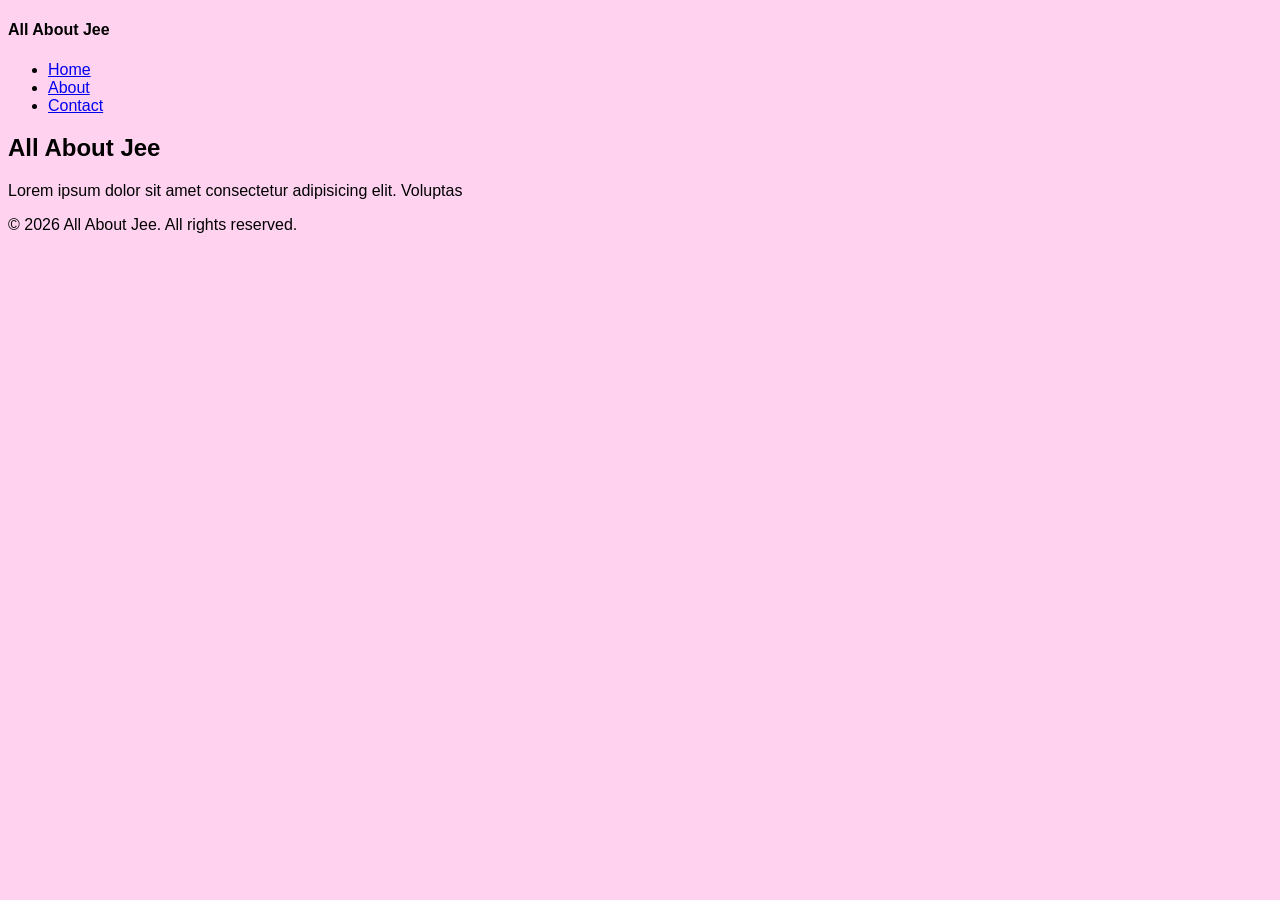
==== index.html @ 30a291b8 "Rename In A Jar.html to index.html" ====
<!DOCTYPE html>
<html lang="en">
<head>
    <title>All About Jee</title>
    <link rel="stylesheet" href="style.css">
</head>
<body>
    <!-- NAVBAR -->
    <nav>
        <div class="logo">
            <h4>All About Jee</h4>
        </div>
        <ul class="nav-links">
            <li><a href="index.html">Home</a></li>
            <li><a href="about.html">About</a></li>
            <li><a href="contact.html">Contact</a></li>
        </ul>
    <!-- NAVBAR END -->

    <!-- CONTENT -->
    <div class="content">
        <h1>All About Jee</h1>
        <p>Lorem ipsum dolor sit amet consectetur adipisicing elit. Voluptas
    <!-- CONTENT END -->

    <!-- FOOTER -->
    <footer>
        <p>&copy; 2026 All About Jee. All rights reserved.</p>
    </footer>
    <!-- FOOTER END -->

</body>
</html>
---- style.css ----
body {
    background-color: #ffd3f0;
    font-family: Arial, sans-serif;
}

div class="container" {
    width: 80%;
    margin: 0 auto;
    padding: 20px;
    background-color: #ffffff;
    border-radius: 10px;
    box-shadow: 0 0 10px rgba(0, 0, 0, 0.1);
}
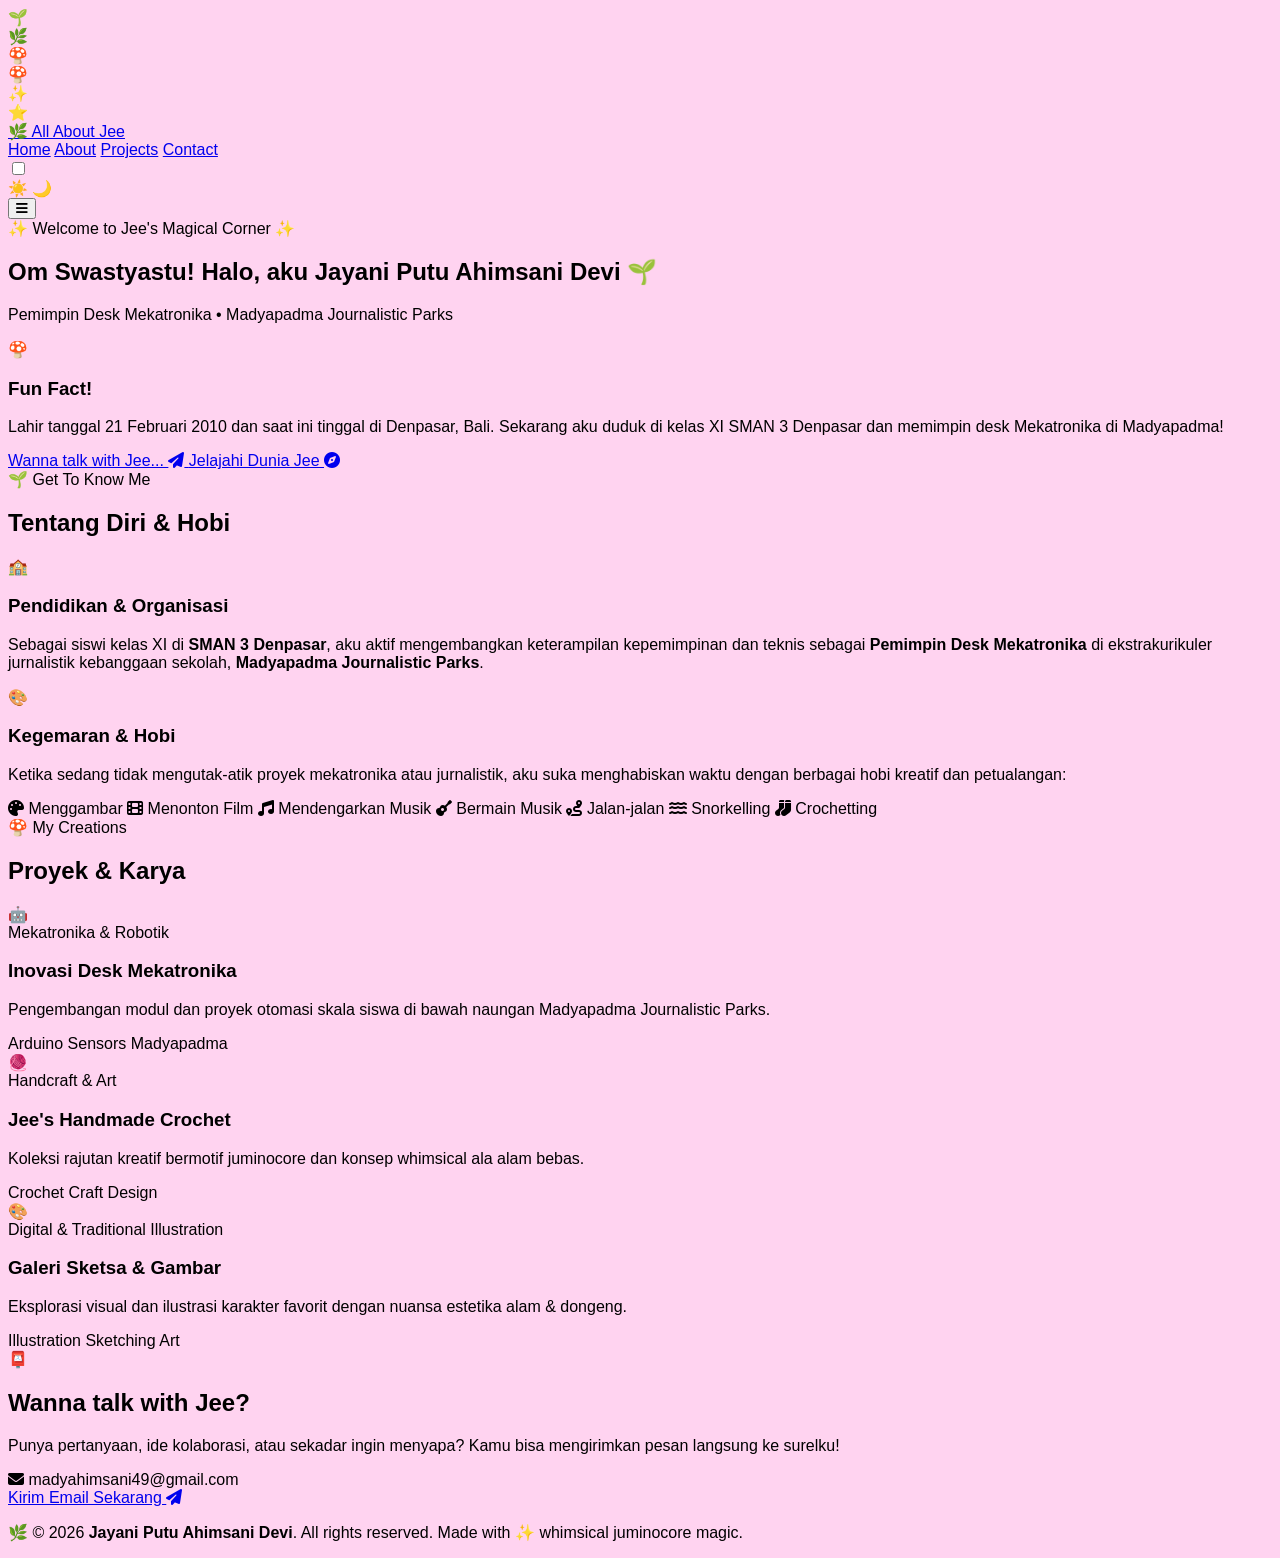
==== commit 2a214509: "Revamp index.html for portfolio layout and content Updated the HTML structure and content for the po" ====
--- a/index.html
+++ b/index.html
@@ -1,33 +1,221 @@
 <!DOCTYPE html>
-<html lang="en">
+<html lang="id" data-theme="light">
 <head>
-    <title>All About Jee</title>
-    <link rel="stylesheet" href="style.css">
+  <meta charset="UTF-8">
+  <meta name="viewport" content="width=device-width, initial-scale=1.0">
+  <title>All About Jee | Portofolio Jayani Putu Ahimsani Devi</title>
+  
+  <!-- Google Fonts: Poppins -->
+  <link rel="preconnect" href="https://fonts.googleapis.com">
+  <link rel="preconnect" href="https://fonts.gstatic.com" crossorigin>
+  <link href="https://fonts.googleapis.com/css2?family=Poppins:wght@300;400;500;600;700&display=swap" rel="stylesheet">
+  
+  <!-- Style CSS -->
+  <link rel="stylesheet" href="style.css">
+  
+  <!-- FontAwesome Icons -->
+  <link rel="stylesheet" href="https://cdnjs.cloudflare.com/ajax/libs/font-awesome/6.4.0/css/all.min.css">
 </head>
 <body>
-    <!-- NAVBAR -->
-    <nav>
-        <div class="logo">
-            <h4>All About Jee</h4>
-        </div>
-        <ul class="nav-links">
-            <li><a href="index.html">Home</a></li>
-            <li><a href="about.html">About</a></li>
-            <li><a href="contact.html">Contact</a></li>
-        </ul>
-    <!-- NAVBAR END -->
-
-    <!-- CONTENT -->
-    <div class="content">
-        <h1>All About Jee</h1>
-        <p>Lorem ipsum dolor sit amet consectetur adipisicing elit. Voluptas
-    <!-- CONTENT END -->
-
-    <!-- FOOTER -->
-    <footer>
-        <p>&copy; 2026 All About Jee. All rights reserved.</p>
-    </footer>
-    <!-- FOOTER END -->
-
+
+  <!-- Background Decorative Whimsical Elements -->
+  <div class="whimsical-bg">
+    <div class="sprout s1">🌱</div>
+    <div class="sprout s2">🌿</div>
+    <div class="mushroom m1">🍄</div>
+    <div class="mushroom m2">🍄</div>
+    <div class="star st1">✨</div>
+    <div class="star st2">⭐</div>
+  </div>
+
+  <!-- Navbar -->
+  <header class="navbar">
+    <div class="nav-container">
+      <a href="#home" class="logo">
+        <span class="logo-icon">🌿</span> All About Jee
+      </a>
+
+      <nav class="nav-links" id="nav-links">
+        <a href="#home" class="nav-item">Home</a>
+        <a href="#about" class="nav-item">About</a>
+        <a href="#projects" class="nav-item">Projects</a>
+        <a href="#contact" class="nav-item">Contact</a>
+      </nav>
+
+      <div class="nav-actions">
+        <!-- Theme Switch Toggle -->
+        <div class="theme-switch-wrapper">
+          <label class="theme-switch" for="checkbox">
+            <input type="checkbox" id="checkbox" />
+            <div class="slider round">
+              <span class="sun">☀️</span>
+              <span class="moon">🌙</span>
+            </div>
+          </label>
+        </div>
+
+        <!-- Hamburger Menu -->
+        <button class="hamburger" id="hamburger" aria-label="Toggle Menu">
+          <i class="fa-solid fa-bars"></i>
+        </button>
+      </div>
+    </div>
+  </header>
+
+  <main>
+    <!-- Hero Section -->
+    <section id="home" class="hero-section">
+      <div class="hero-container">
+        <div class="hero-badge">✨ Welcome to Jee's Magical Corner ✨</div>
+        <h1 class="hero-title">Om Swastyastu! Halo, aku <span class="highlight">Jayani Putu Ahimsani Devi</span> 🌱</h1>
+        <p class="hero-subtitle">Pemimpin Desk Mekatronika • Madyapadma Journalistic Parks</p>
+
+        <!-- Fun Fact Box -->
+        <div class="fun-fact-card">
+          <div class="card-header">
+            <span class="mushroom-icon">🍄</span>
+            <h3>Fun Fact!</h3>
+          </div>
+          <p>Lahir tanggal 21 Februari 2010 dan saat ini tinggal di Denpasar, Bali. Sekarang aku duduk di kelas XI SMAN 3 Denpasar dan memimpin desk Mekatronika di Madyapadma!</p>
+        </div>
+
+        <div class="hero-cta">
+          <a href="#contact" class="btn btn-primary">
+            Wanna talk with Jee... <i class="fa-solid fa-paper-plane"></i>
+          </a>
+          <a href="#about" class="btn btn-secondary">
+            Jelajahi Dunia Jee <i class="fa-solid fa-compass"></i>
+          </a>
+        </div>
+      </div>
+    </section>
+
+    <!-- About Section -->
+    <section id="about" class="about-section">
+      <div class="section-title">
+        <span class="sub-heading">🌱 Get To Know Me</span>
+        <h2>Tentang Diri & Hobi</h2>
+      </div>
+
+      <div class="about-grid">
+        <div class="about-card bio-card">
+          <div class="card-icon">🏫</div>
+          <h3>Pendidikan & Organisasi</h3>
+          <p>Sebagai siswi kelas XI di <strong>SMAN 3 Denpasar</strong>, aku aktif mengembangkan keterampilan kepemimpinan dan teknis sebagai <strong>Pemimpin Desk Mekatronika</strong> di ekstrakurikuler jurnalistik kebanggaan sekolah, <strong>Madyapadma Journalistic Parks</strong>.</p>
+        </div>
+
+        <div class="about-card hobbies-card">
+          <div class="card-icon">🎨</div>
+          <h3>Kegemaran & Hobi</h3>
+          <p>Ketika sedang tidak mengutak-atik proyek mekatronika atau jurnalistik, aku suka menghabiskan waktu dengan berbagai hobi kreatif dan petualangan:</p>
+          <div class="hobby-tags">
+            <span class="tag"><i class="fa-solid fa-palette"></i> Menggambar</span>
+            <span class="tag"><i class="fa-solid fa-film"></i> Menonton Film</span>
+            <span class="tag"><i class="fa-solid fa-music"></i> Mendengarkan Musik</span>
+            <span class="tag"><i class="fa-solid fa-guitar"></i> Bermain Musik</span>
+            <span class="tag"><i class="fa-solid fa-route"></i> Jalan-jalan</span>
+            <span class="tag"><i class="fa-solid fa-water"></i> Snorkelling</span>
+            <span class="tag"><i class="fa-solid fa-socks"></i> Crochetting</span>
+          </div>
+        </div>
+      </div>
+    </section>
+
+    <!-- Project Section -->
+    <section id="projects" class="projects-section">
+      <div class="section-title">
+        <span class="sub-heading">🍄 My Creations</span>
+        <h2>Proyek & Karya</h2>
+      </div>
+
+      <div class="projects-grid">
+        <!-- Project 1 -->
+        <div class="project-card">
+          <div class="project-banner p1">
+            <span class="project-emoji">🤖</span>
+          </div>
+          <div class="project-body">
+            <span class="project-category">Mekatronika & Robotik</span>
+            <h3>Inovasi Desk Mekatronika</h3>
+            <p>Pengembangan modul dan proyek otomasi skala siswa di bawah naungan Madyapadma Journalistic Parks.</p>
+            <div class="project-tags">
+              <span>Arduino</span>
+              <span>Sensors</span>
+              <span>Madyapadma</span>
+            </div>
+          </div>
+        </div>
+
+        <!-- Project 2 -->
+        <div class="project-card">
+          <div class="project-banner p2">
+            <span class="project-emoji">🧶</span>
+          </div>
+          <div class="project-body">
+            <span class="project-category">Handcraft & Art</span>
+            <h3>Jee's Handmade Crochet</h3>
+            <p>Koleksi rajutan kreatif bermotif juminocore dan konsep whimsical ala alam bebas.</p>
+            <div class="project-tags">
+              <span>Crochet</span>
+              <span>Craft</span>
+              <span>Design</span>
+            </div>
+          </div>
+        </div>
+
+        <!-- Project 3 -->
+        <div class="project-card">
+          <div class="project-banner p3">
+            <span class="project-emoji">🎨</span>
+          </div>
+          <div class="project-body">
+            <span class="project-category">Digital & Traditional Illustration</span>
+            <h3>Galeri Sketsa & Gambar</h3>
+            <p>Eksplorasi visual dan ilustrasi karakter favorit dengan nuansa estetika alam & dongeng.</p>
+            <div class="project-tags">
+              <span>Illustration</span>
+              <span>Sketching</span>
+              <span>Art</span>
+            </div>
+          </div>
+        </div>
+      </div>
+    </section>
+
+    <!-- Contact Section -->
+    <section id="contact" class="contact-section">
+      <div class="contact-container">
+        <div class="contact-header">
+          <span class="mushroom-icon">📮</span>
+          <h2>Wanna talk with Jee?</h2>
+          <p>Punya pertanyaan, ide kolaborasi, atau sekadar ingin menyapa? Kamu bisa mengirimkan pesan langsung ke surelku!</p>
+        </div>
+
+        <div class="contact-card">
+          <div class="email-box">
+            <i class="fa-solid fa-envelope"></i>
+            <span>madyahimsani49@gmail.com</span>
+          </div>
+          <a href="mailto:madyahimsani49@gmail.com" class="btn btn-red">
+            Kirim Email Sekarang <i class="fa-solid fa-paper-plane"></i>
+          </a>
+        </div>
+      </div>
+    </section>
+  </main>
+
+  <!-- Footer -->
+  <footer class="footer">
+    <div class="footer-container">
+      <p>🌿 &copy; 2026 <strong>Jayani Putu Ahimsani Devi</strong>. All rights reserved. Made with ✨ whimsical juminocore magic.</p>
+    </div>
+  </footer>
+
+  <!-- Script JS -->
+  <script src="script.js"></script>
 </body>
 </html>
+    <!-- FOOTER END -->
+
+</body>
+</html>
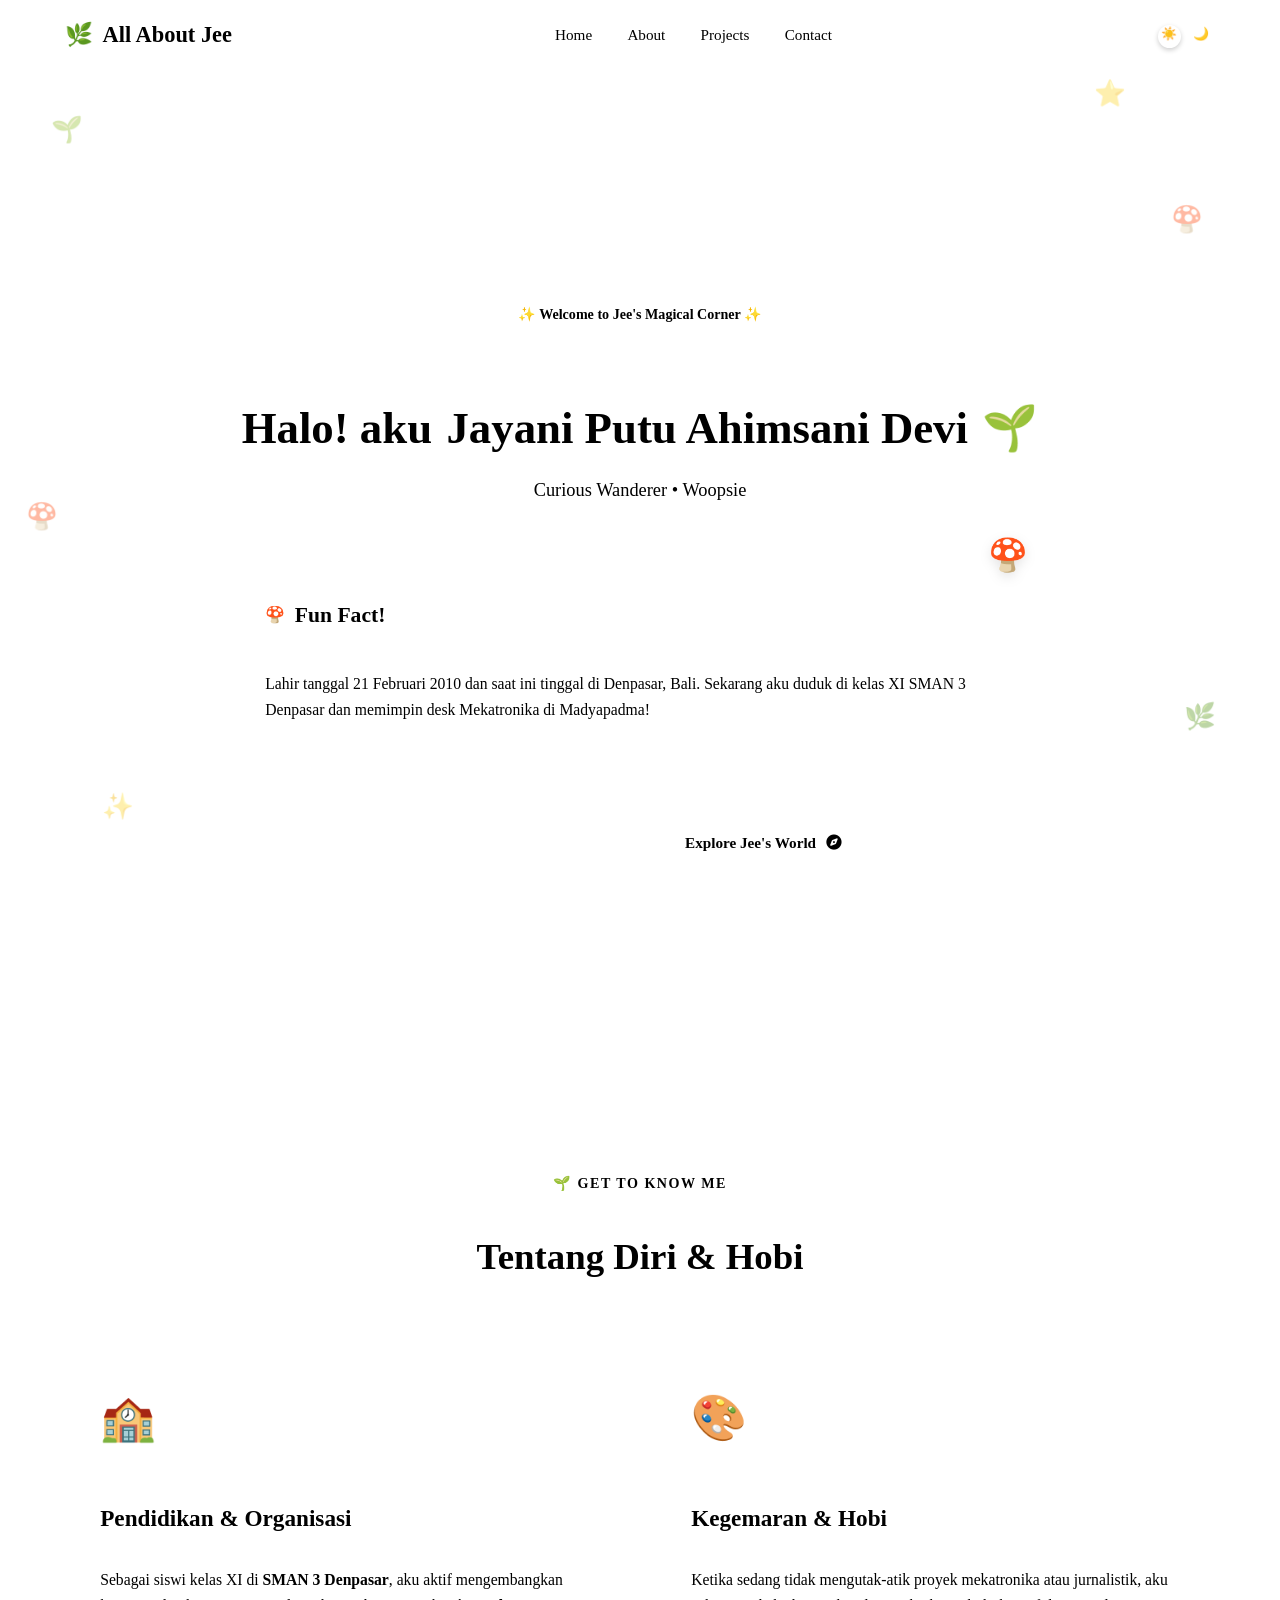
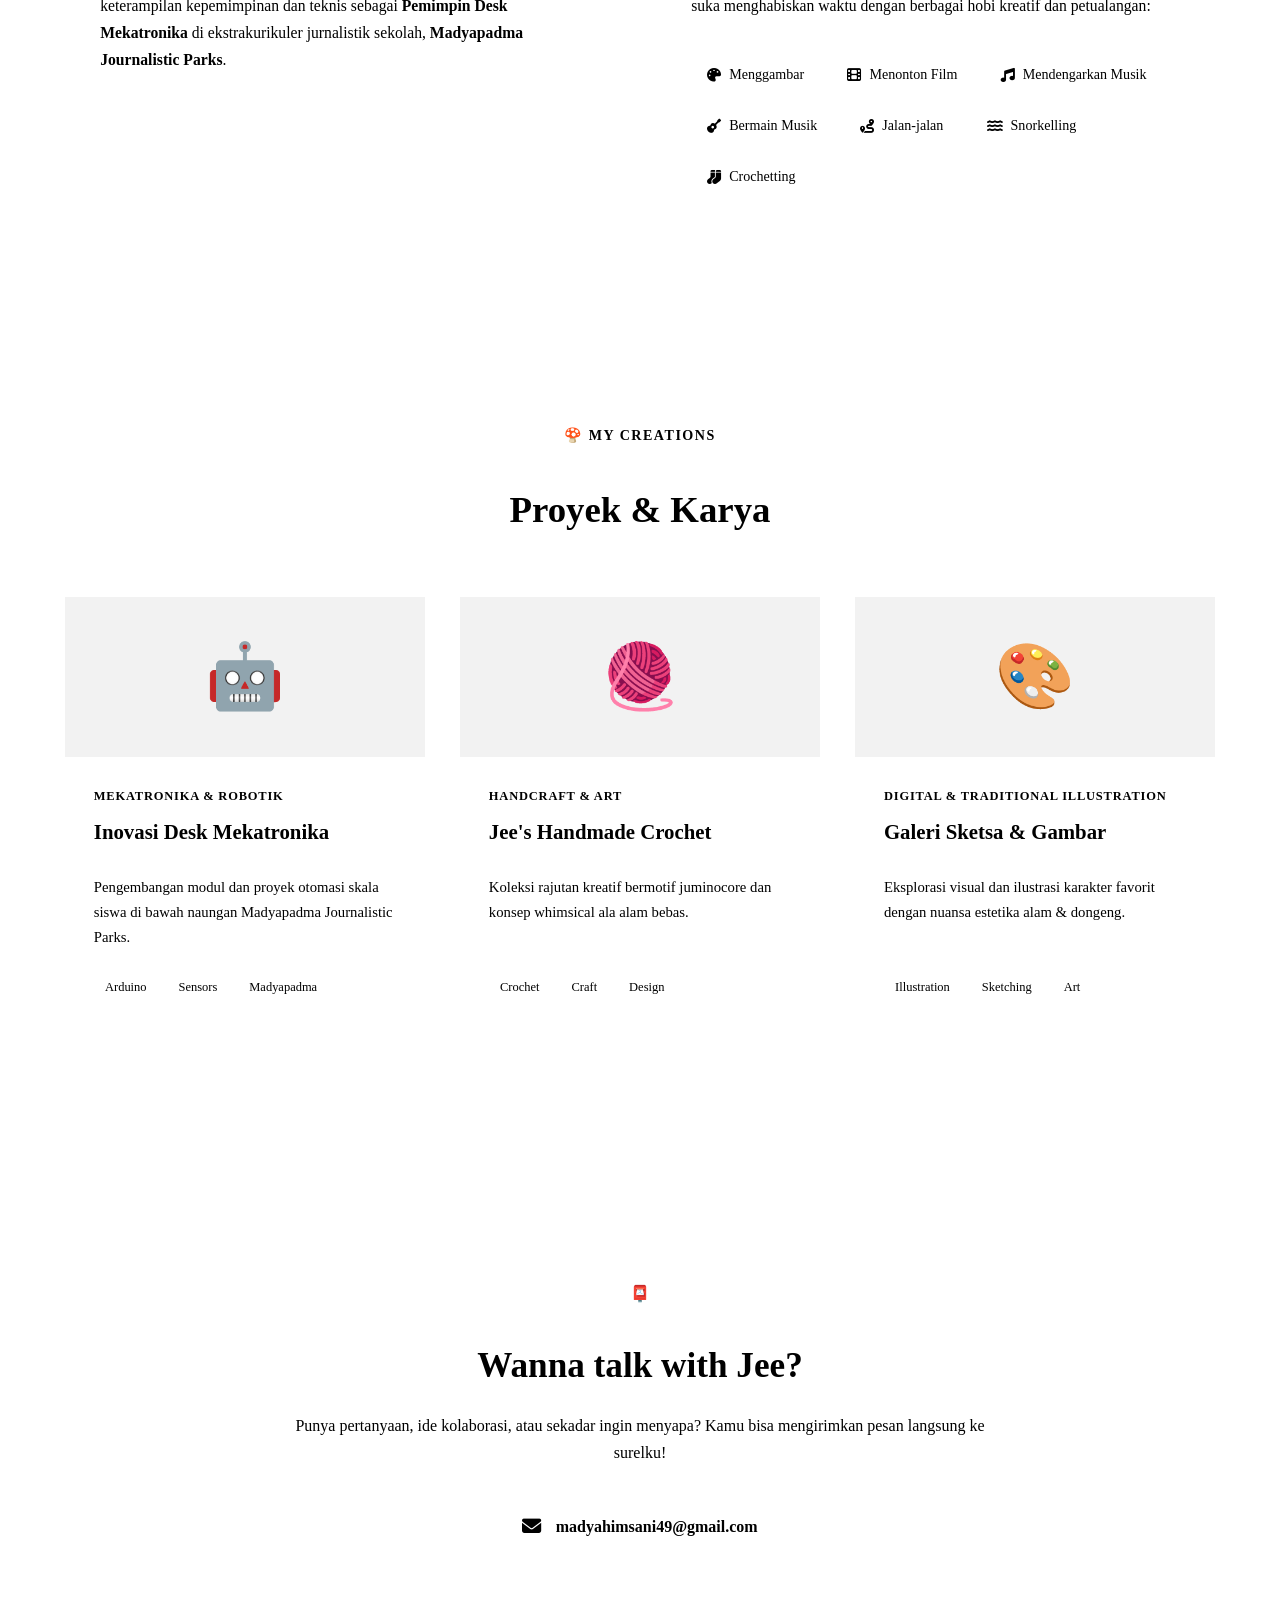
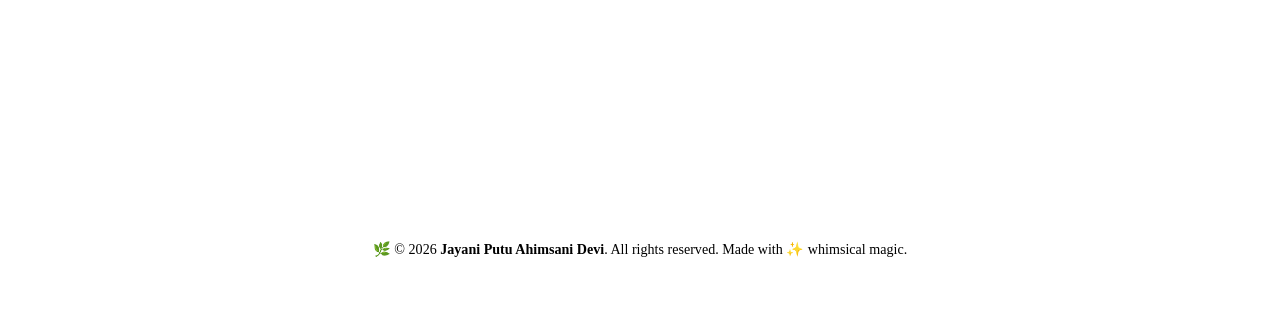
==== commit 33ebe945: "Revise content in index.html for clarity and updates Updated the hero section title and subtitle, mo" ====
--- a/index.html
+++ b/index.html
@@ -67,8 +67,8 @@
     <section id="home" class="hero-section">
       <div class="hero-container">
         <div class="hero-badge">✨ Welcome to Jee's Magical Corner ✨</div>
-        <h1 class="hero-title">Om Swastyastu! Halo, aku <span class="highlight">Jayani Putu Ahimsani Devi</span> 🌱</h1>
-        <p class="hero-subtitle">Pemimpin Desk Mekatronika • Madyapadma Journalistic Parks</p>
+        <h1 class="hero-title"> Halo! aku <span class="highlight">Jayani Putu Ahimsani Devi</span> 🌱</h1>
+        <p class="hero-subtitle"> Curious Wanderer • Woopsie </p>
 
         <!-- Fun Fact Box -->
         <div class="fun-fact-card">
@@ -84,7 +84,7 @@
             Wanna talk with Jee... <i class="fa-solid fa-paper-plane"></i>
           </a>
           <a href="#about" class="btn btn-secondary">
-            Jelajahi Dunia Jee <i class="fa-solid fa-compass"></i>
+            Explore Jee's World <i class="fa-solid fa-compass"></i>
           </a>
         </div>
       </div>
@@ -101,7 +101,7 @@
         <div class="about-card bio-card">
           <div class="card-icon">🏫</div>
           <h3>Pendidikan & Organisasi</h3>
-          <p>Sebagai siswi kelas XI di <strong>SMAN 3 Denpasar</strong>, aku aktif mengembangkan keterampilan kepemimpinan dan teknis sebagai <strong>Pemimpin Desk Mekatronika</strong> di ekstrakurikuler jurnalistik kebanggaan sekolah, <strong>Madyapadma Journalistic Parks</strong>.</p>
+          <p>Sebagai siswi kelas XI di <strong>SMAN 3 Denpasar</strong>, aku aktif mengembangkan keterampilan kepemimpinan dan teknis sebagai <strong>Pemimpin Desk Mekatronika</strong> di ekstrakurikuler jurnalistik sekolah, <strong>Madyapadma Journalistic Parks</strong>.</p>
         </div>
 
         <div class="about-card hobbies-card">
@@ -207,7 +207,7 @@
   <!-- Footer -->
   <footer class="footer">
     <div class="footer-container">
-      <p>🌿 &copy; 2026 <strong>Jayani Putu Ahimsani Devi</strong>. All rights reserved. Made with ✨ whimsical juminocore magic.</p>
+      <p>🌿 &copy; 2026 <strong>Jayani Putu Ahimsani Devi</strong>. All rights reserved. Made with ✨ whimsical magic.</p>
     </div>
   </footer>
 
--- a/style.css
+++ b/style.css
@@ -1,13 +1,777 @@
+/* ==========================================================================
+WHIMSICAL JUMINOCORE THEME - MODERN & AESTHETIC STYLES
+Main Color: Forest/MOSS Green (#2d5a3f / #1e3d2b)
+Accent Colors: Cozy Beige (#f4eee0 / #e3d3b7) & Soft Red (#d9534f / #c94a4a)
+========================================================================== */
+
+/* --- CSS Variables & Theme Modes --- /
+:root {
+/ Light Mode (Earthy Cottagecore / Juminocore) */
+--bg-primary: #faf7f2;
+--bg-surface: #ffffff;
+--bg-secondary: #f2ebd9;
+--bg-glass: rgba(250, 247, 242, 0.85);
+
+--color-main-green: #2d5a3f;
+--color-green-light: #417a58;
+--color-green-glow: rgba(45, 90, 63, 0.15);
+
+--color-beige: #e5d7c3;
+--color-beige-dark: #d4bf9f;
+
+--color-red: #d9534f;
+--color-red-hover: #b83b37;
+--color-red-light: rgba(217, 83, 79, 0.12);
+
+--text-primary: #212922;
+--text-muted: #5a665c;
+--border-color: #e2d5c3;
+
+--radius-sm: 12px;
+--radius-md: 20px;
+--radius-lg: 32px;
+
+--shadow-soft: 0 10px 30px rgba(45, 90, 63, 0.06);
+--shadow-hover: 0 18px 40px rgba(45, 90, 63, 0.15);
+
+--font-heading: 'Times New Roman', Times, 'Helvetica Neue', serif;
+--font-body: 'Poppins', sans-serif;
+
+--transition-fast: 0.25s cubic-bezier(0.4, 0, 0.2, 1);
+--transition-smooth: 0.4s cubic-bezier(0.175, 0.885, 0.32, 1.275);
+}
+
+$$data-theme="dark"$$
+
+
+{
+/* Dark Mode (Midnight Forest Glow) */
+--bg-primary: #121c15;
+--bg-surface: #1a281e;
+--bg-secondary: #223327;
+--bg-glass: rgba(18, 28, 21, 0.88);
+
+--color-main-green: #68b684;
+--color-green-light: #8cd4a5;
+--color-green-glow: rgba(104, 182, 132, 0.25);
+
+--color-beige: #2c3a2f;
+--color-beige-dark: #3a4b3d;
+
+--color-red: #ea6b66;
+--color-red-hover: #f08581;
+--color-red-light: rgba(234, 107, 102, 0.2);
+
+--text-primary: #f2f7f3;
+--text-muted: #9fb3a3;
+--border-color: #2a3d2e;
+
+--shadow-soft: 0 10px 30px rgba(0, 0, 0, 0.3);
+--shadow-hover: 0 18px 40px rgba(0, 0, 0, 0.5);
+}
+
+/* --- Global Resets & Base Settings --- */
+
+{
+margin: 0;
+padding: 0;
+box-sizing: border-box;
+}
+
+html {
+scroll-behavior: smooth;
+}
+
 body {
-    background-color: #ffd3f0;
-    font-family: Arial, sans-serif;
-}
-
-div class="container" {
-    width: 80%;
-    margin: 0 auto;
-    padding: 20px;
-    background-color: #ffffff;
-    border-radius: 10px;
-    box-shadow: 0 0 10px rgba(0, 0, 0, 0.1);
-}+background-color: var(--bg-primary);
+color: var(--text-primary);
+font-family: var(--font-body);
+line-height: 1.7;
+transition: background-color 0.4s ease, color 0.4s ease;
+overflow-x: hidden;
+position: relative;
+}
+
+h1, h2, h3, .logo {
+font-family: var(--font-heading);
+font-weight: 700;
+}
+
+a {
+text-decoration: none;
+color: inherit;
+}
+
+/* --- Floating Background Decorations --- */
+.whimsical-bg {
+position: fixed;
+inset: 0;
+pointer-events: none;
+z-index: -1;
+opacity: 0.4;
+font-size: 1.6rem;
+}
+
+.whimsical-bg div {
+position: absolute;
+animation: floatMagic 7s ease-in-out infinite;
+}
+
+.s1 { top: 12%; left: 4%; animation-delay: 0s; }
+.s2 { bottom: 18%; right: 5%; animation-delay: 2.5s; }
+.m1 { top: 55%; left: 2%; animation-delay: 1.2s; }
+.m2 { top: 22%; right: 6%; animation-delay: 3.5s; }
+.st1 { bottom: 8%; left: 8%; animation-delay: 1.8s; }
+.st2 { top: 8%; right: 12%; animation-delay: 4s; }
+
+@keyframes floatMagic {
+0%, 100% { transform: translateY(0) rotate(0deg); }
+50% { transform: translateY(-15px) rotate(8deg); }
+}
+
+/* --- Header & Navigation Bar --- */
+.navbar {
+position: fixed;
+top: 0;
+left: 0;
+width: 100%;
+background: var(--bg-glass);
+backdrop-filter: blur(12px);
+-webkit-backdrop-filter: blur(12px);
+z-index: 1000;
+border-bottom: 2px dashed var(--border-color);
+transition: background 0.4s ease, border-color 0.4s ease;
+}
+
+.nav-container {
+max-width: 1150px;
+margin: 0 auto;
+padding: 1rem 2rem;
+display: flex;
+justify-content: space-between;
+align-items: center;
+}
+
+.logo {
+font-size: 1.4rem;
+color: var(--color-main-green);
+display: flex;
+align-items: center;
+gap: 0.6rem;
+transition: transform var(--transition-fast);
+}
+
+.logo:hover {
+transform: scale(1.03);
+}
+
+.nav-links {
+display: flex;
+gap: 2.2rem;
+}
+
+.nav-item {
+font-weight: 500;
+font-size: 0.95rem;
+color: var(--text-primary);
+position: relative;
+padding: 0.3rem 0;
+transition: color var(--transition-fast);
+}
+
+.nav-item::after {
+content: "🌱";
+font-size: 0.75rem;
+position: absolute;
+bottom: -12px;
+left: 50%;
+transform: translateX(-50%) scale(0);
+transition: transform var(--transition-smooth);
+}
+
+.nav-item:hover, .nav-item.active {
+color: var(--color-main-green);
+}
+
+.nav-item:hover::after, .nav-item.active::after {
+transform: translateX(-50%) scale(1);
+}
+
+/* Action Controls (Theme Toggle & Mobile Menu) */
+.nav-actions {
+display: flex;
+align-items: center;
+gap: 1.2rem;
+}
+
+/* Theme Switch Button */
+.theme-switch-wrapper {
+display: flex;
+align-items: center;
+}
+
+.theme-switch {
+display: inline-block;
+height: 32px;
+position: relative;
+width: 60px;
+}
+
+.theme-switch input {
+display: none;
+}
+
+.slider {
+background-color: var(--bg-secondary);
+bottom: 0;
+cursor: pointer;
+left: 0;
+position: absolute;
+right: 0;
+top: 0;
+transition: 0.4s ease;
+display: flex;
+align-items: center;
+justify-content: space-between;
+padding: 0 6px;
+border: 1.5px solid var(--border-color);
+}
+
+.slider.round {
+border-radius: 34px;
+}
+
+.slider.round:before {
+background-color: var(--color-main-green);
+bottom: 3px;
+content: "";
+height: 23px;
+left: 3px;
+position: absolute;
+transition: 0.4s cubic-bezier(0.175, 0.885, 0.32, 1.275);
+width: 23px;
+border-radius: 50%;
+z-index: 2;
+box-shadow: 0 2px 5px rgba(0,0,0,0.2);
+}
+
+input:checked + .slider:before {
+transform: translateX(27px);
+background-color: var(--color-main-green);
+}
+
+.sun, .moon {
+font-size: 0.8rem;
+user-select: none;
+}
+
+/* Hamburger Icon Button */
+.hamburger {
+display: none;
+background: var(--bg-secondary);
+border: 1px solid var(--border-color);
+border-radius: var(--radius-sm);
+width: 40px;
+height: 40px;
+font-size: 1.2rem;
+color: var(--color-main-green);
+cursor: pointer;
+transition: all var(--transition-fast);
+}
+
+.hamburger:hover {
+background: var(--color-beige);
+}
+
+/* --- Aesthetic Buttons --- */
+.btn {
+display: inline-flex;
+align-items: center;
+justify-content: center;
+gap: 0.6rem;
+padding: 0.85rem 1.8rem;
+border-radius: 50px;
+font-weight: 600;
+font-size: 0.95rem;
+cursor: pointer;
+border: none;
+box-shadow: var(--shadow-soft);
+transition: all var(--transition-smooth);
+position: relative;
+overflow: hidden;
+}
+
+.btn-primary {
+background-color: var(--color-main-green);
+color: #ffffff;
+}
+
+.btn-primary:hover {
+background-color: var(--color-green-light);
+transform: translateY(-4px);
+box-shadow: var(--shadow-hover);
+}
+
+.btn-secondary {
+background-color: var(--bg-secondary);
+color: var(--text-primary);
+border: 1.5px solid var(--border-color);
+}
+
+.btn-secondary:hover {
+background-color: var(--color-beige);
+transform: translateY(-4px);
+box-shadow: var(--shadow-hover);
+}
+
+.btn-red {
+background-color: var(--color-red);
+color: #ffffff;
+}
+
+.btn-red:hover {
+background-color: var(--color-red-hover);
+transform: translateY(-4px);
+box-shadow: 0 12px 25px var(--color-red-light);
+}
+
+/* --- Hero Section --- */
+.hero-section {
+padding: 10rem 1.5rem 5rem;
+display: flex;
+justify-content: center;
+align-items: center;
+text-align: center;
+min-height: 92vh;
+}
+
+.hero-container {
+max-width: 820px;
+}
+
+.hero-badge {
+display: inline-block;
+background: var(--bg-secondary);
+padding: 0.5rem 1.4rem;
+border-radius: 30px;
+font-size: 0.88rem;
+font-weight: 600;
+color: var(--color-main-green);
+margin-bottom: 1.8rem;
+border: 1.5px dashed var(--color-main-green);
+animation: pulseBadge 3s infinite alternate;
+}
+
+@keyframes pulseBadge {
+0% { transform: scale(1); }
+100% { transform: scale(1.03); }
+}
+
+.hero-title {
+font-size: 2.8rem;
+margin-bottom: 1rem;
+line-height: 1.25;
+}
+
+.hero-title .highlight {
+color: var(--color-main-green);
+background: linear-gradient(120deg, transparent 0%, transparent 60%, var(--color-beige) 60%);
+padding: 0 0.2rem;
+}
+
+.hero-subtitle {
+font-size: 1.15rem;
+color: var(--text-muted);
+margin-bottom: 2.5rem;
+font-weight: 400;
+}
+
+/* Modern Fun Fact Card */
+.fun-fact-card {
+background: var(--bg-surface);
+padding: 1.8rem 2.2rem;
+border-radius: var(--radius-md);
+border: 2px solid var(--border-color);
+box-shadow: var(--shadow-soft);
+margin: 0 auto 3rem;
+text-align: left;
+position: relative;
+transition: transform var(--transition-smooth), box-shadow var(--transition-smooth);
+}
+
+.fun-fact-card:hover {
+transform: translateY(-5px);
+box-shadow: var(--shadow-hover);
+}
+
+.fun-fact-card::after {
+content: "🍄";
+position: absolute;
+top: -18px;
+right: 22px;
+font-size: 2rem;
+filter: drop-shadow(0 4px 6px rgba(0,0,0,0.1));
+}
+
+.card-header {
+display: flex;
+align-items: center;
+gap: 0.6rem;
+margin-bottom: 0.6rem;
+}
+
+.card-header h3 {
+color: var(--color-red);
+font-size: 1.35rem;
+}
+
+.fun-fact-card p {
+color: var(--text-muted);
+font-size: 0.98rem;
+line-height: 1.7;
+}
+
+.hero-cta {
+display: flex;
+gap: 1.2rem;
+justify-content: center;
+flex-wrap: wrap;
+}
+
+/* --- Section Layout & Headers --- */
+section {
+padding: 6rem 1.5rem;
+max-width: 1150px;
+margin: 0 auto;
+}
+
+.section-title {
+text-align: center;
+margin-bottom: 3.5rem;
+}
+
+.section-title .sub-heading {
+font-size: 0.88rem;
+font-weight: 600;
+color: var(--color-main-green);
+text-transform: uppercase;
+letter-spacing: 1.5px;
+display: block;
+margin-bottom: 0.4rem;
+}
+
+.section-title h2 {
+font-size: 2.3rem;
+color: var(--text-primary);
+}
+
+/* --- About Section (Flex & Grid) --- */
+.about-grid {
+display: grid;
+grid-template-columns: repeat(auto-fit, minmax(320px, 1fr));
+gap: 2rem;
+}
+
+.about-card {
+background: var(--bg-surface);
+padding: 2.2rem;
+border-radius: var(--radius-lg);
+border: 1.5px solid var(--border-color);
+box-shadow: var(--shadow-soft);
+transition: all var(--transition-smooth);
+display: flex;
+flex-direction: column;
+}
+
+.about-card:hover {
+transform: translateY(-8px);
+box-shadow: var(--shadow-hover);
+border-color: var(--color-main-green);
+}
+
+.card-icon {
+font-size: 2.8rem;
+margin-bottom: 1.2rem;
+}
+
+.about-card h3 {
+font-size: 1.45rem;
+color: var(--color-main-green);
+margin-bottom: 0.8rem;
+}
+
+.about-card p {
+color: var(--text-muted);
+font-size: 0.98rem;
+}
+
+/* Interactive Hobby Tags */
+.hobby-tags {
+display: flex;
+flex-wrap: wrap;
+gap: 0.7rem;
+margin-top: 1.2rem;
+}
+
+.tag {
+background: var(--bg-secondary);
+color: var(--text-primary);
+padding: 0.5rem 1rem;
+border-radius: 20px;
+font-size: 0.88rem;
+font-weight: 500;
+display: inline-flex;
+align-items: center;
+gap: 0.5rem;
+border: 1px solid var(--border-color);
+transition: all var(--transition-fast);
+cursor: default;
+}
+
+.tag:hover {
+background: var(--color-main-green);
+color: #ffffff;
+border-color: var(--color-main-green);
+transform: translateY(-3px) scale(1.02);
+}
+
+/* --- Project Section (Cards with Hover Effects) --- */
+.projects-grid {
+display: grid;
+grid-template-columns: repeat(auto-fit, minmax(300px, 1fr));
+gap: 2.2rem;
+}
+
+.project-card {
+background: var(--bg-surface);
+border-radius: var(--radius-md);
+overflow: hidden;
+border: 1.5px solid var(--border-color);
+box-shadow: var(--shadow-soft);
+transition: all var(--transition-smooth);
+display: flex;
+flex-direction: column;
+}
+
+/* Project Card Hover Animation */
+.project-card:hover {
+transform: translateY(-10px);
+box-shadow: var(--shadow-hover);
+border-color: var(--color-main-green);
+}
+
+.project-banner {
+height: 160px;
+display: flex;
+align-items: center;
+justify-content: center;
+position: relative;
+overflow: hidden;
+}
+
+.project-banner::after {
+content: "";
+position: absolute;
+inset: 0;
+background: rgba(0,0,0,0.05);
+transition: opacity var(--transition-fast);
+}
+
+.project-card:hover .project-banner::after {
+opacity: 0;
+}
+
+.p1 { background: var(--color-main-green); }
+.p2 { background: var(--color-beige-dark); }
+.p3 { background: var(--color-red); }
+
+.project-emoji {
+font-size: 4rem;
+transition: transform var(--transition-smooth);
+z-index: 1;
+}
+
+.project-card:hover .project-emoji {
+transform: scale(1.18) rotate(6deg);
+}
+
+.project-body {
+padding: 1.8rem;
+display: flex;
+flex-direction: column;
+flex-grow: 1;
+}
+
+.project-category {
+font-size: 0.78rem;
+font-weight: 700;
+text-transform: uppercase;
+color: var(--color-main-green);
+letter-spacing: 0.8px;
+}
+
+.project-body h3 {
+font-size: 1.3rem;
+margin: 0.4rem 0 0.7rem;
+color: var(--text-primary);
+}
+
+.project-body p {
+font-size: 0.92rem;
+color: var(--text-muted);
+margin-bottom: 1.4rem;
+flex-grow: 1;
+}
+
+.project-tags {
+display: flex;
+gap: 0.6rem;
+flex-wrap: wrap;
+}
+
+.project-tags span {
+font-size: 0.78rem;
+background: var(--bg-secondary);
+padding: 0.3rem 0.7rem;
+border-radius: 8px;
+color: var(--text-muted);
+font-weight: 500;
+border: 1px solid var(--border-color);
+}
+
+/* --- Contact Section --- */
+.contact-section {
+text-align: center;
+}
+
+.contact-container {
+background: var(--bg-surface);
+border-radius: var(--radius-lg);
+padding: 3.5rem 2rem;
+border: 2px dashed var(--color-main-green);
+box-shadow: var(--shadow-soft);
+max-width: 720px;
+margin: 0 auto;
+position: relative;
+transition: box-shadow var(--transition-smooth);
+}
+
+.contact-container:hover {
+box-shadow: var(--shadow-hover);
+}
+
+.contact-header h2 {
+font-size: 2.2rem;
+color: var(--color-main-green);
+margin-bottom: 0.6rem;
+}
+
+.contact-header p {
+color: var(--text-muted);
+margin-bottom: 2rem;
+font-size: 1rem;
+}
+
+.contact-card {
+display: flex;
+flex-direction: column;
+align-items: center;
+gap: 1.5rem;
+}
+
+.email-box {
+display: inline-flex;
+align-items: center;
+gap: 0.9rem;
+background: var(--bg-secondary);
+padding: 0.9rem 1.8rem;
+border-radius: 50px;
+font-weight: 600;
+color: var(--text-primary);
+border: 1.5px solid var(--border-color);
+font-size: 1rem;
+transition: border-color var(--transition-fast);
+}
+
+.email-box:hover {
+border-color: var(--color-main-green);
+}
+
+.email-box i {
+color: var(--color-red);
+font-size: 1.2rem;
+}
+
+/* --- Footer --- */
+.footer {
+text-align: center;
+padding: 2.5rem 1.5rem;
+border-top: 1px dashed var(--border-color);
+font-size: 0.88rem;
+color: var(--text-muted);
+background: var(--bg-primary);
+}
+
+/* --- Fully Responsive Design --- */
+@media (max-width: 868px) {
+.hamburger {
+display: flex;
+align-items: center;
+justify-content: center;
+}
+
+.nav-links {
+position: fixed;
+top: 72px;
+right: -100%;
+width: 250px;
+height: calc(100vh - 72px);
+background: var(--bg-surface);
+flex-direction: column;
+padding: 2.5rem 2rem;
+box-shadow: var(--shadow-hover);
+border-left: 2px solid var(--border-color);
+transition: right 0.4s cubic-bezier(0.77, 0, 0.175, 1);
+gap: 1.5rem;
+}
+
+.nav-links.active {
+right: 0;
+}
+
+.hero-title {
+font-size: 2.1rem;
+}
+
+.hero-subtitle {
+font-size: 1rem;
+}
+
+.section-title h2 {
+font-size: 1.9rem;
+}
+
+.about-grid, .projects-grid {
+grid-template-columns: 1fr;
+}
+}
+
+@media (max-width: 480px) {
+.hero-title {
+font-size: 1.75rem;
+}
+
+.hero-cta {
+flex-direction: column;
+width: 100%;
+}
+
+.btn {
+width: 100%;
+}
+
+.email-box {
+font-size: 0.85rem;
+padding: 0.8rem 1.2rem;
+}
+}
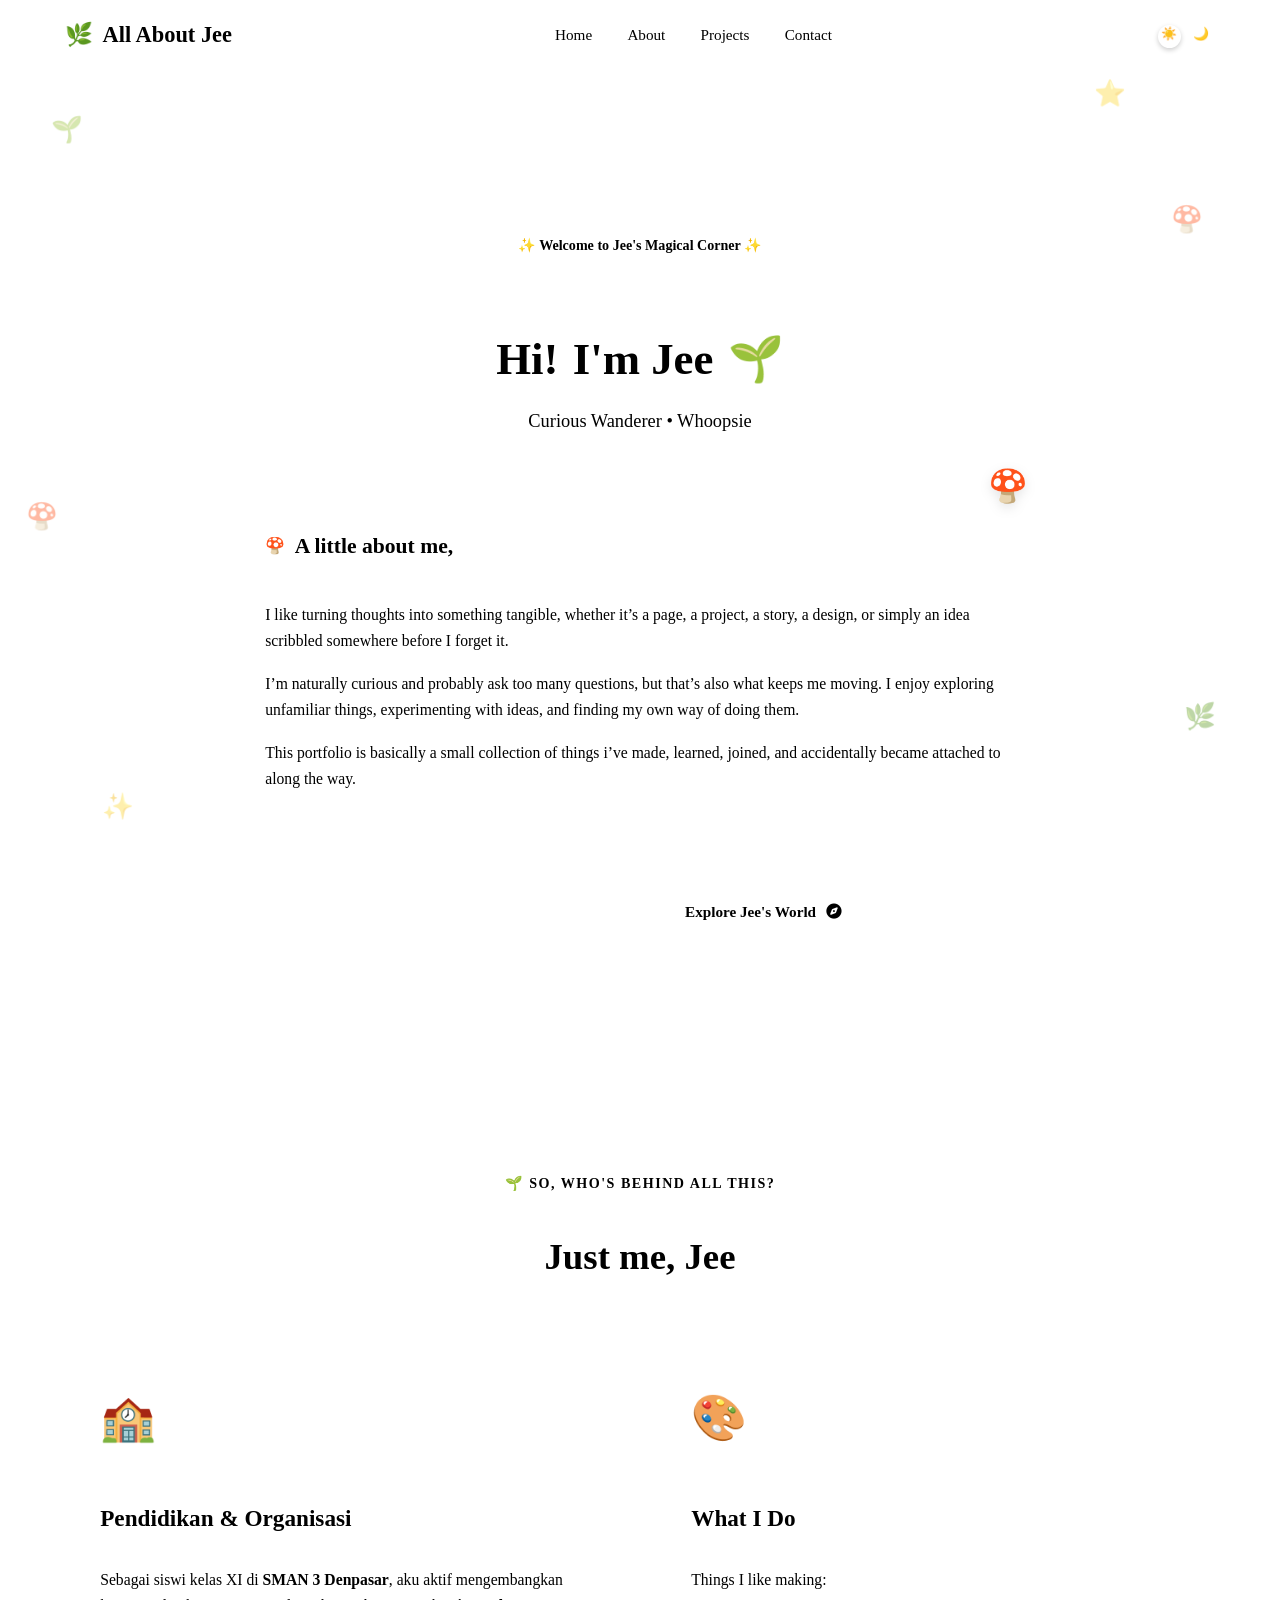
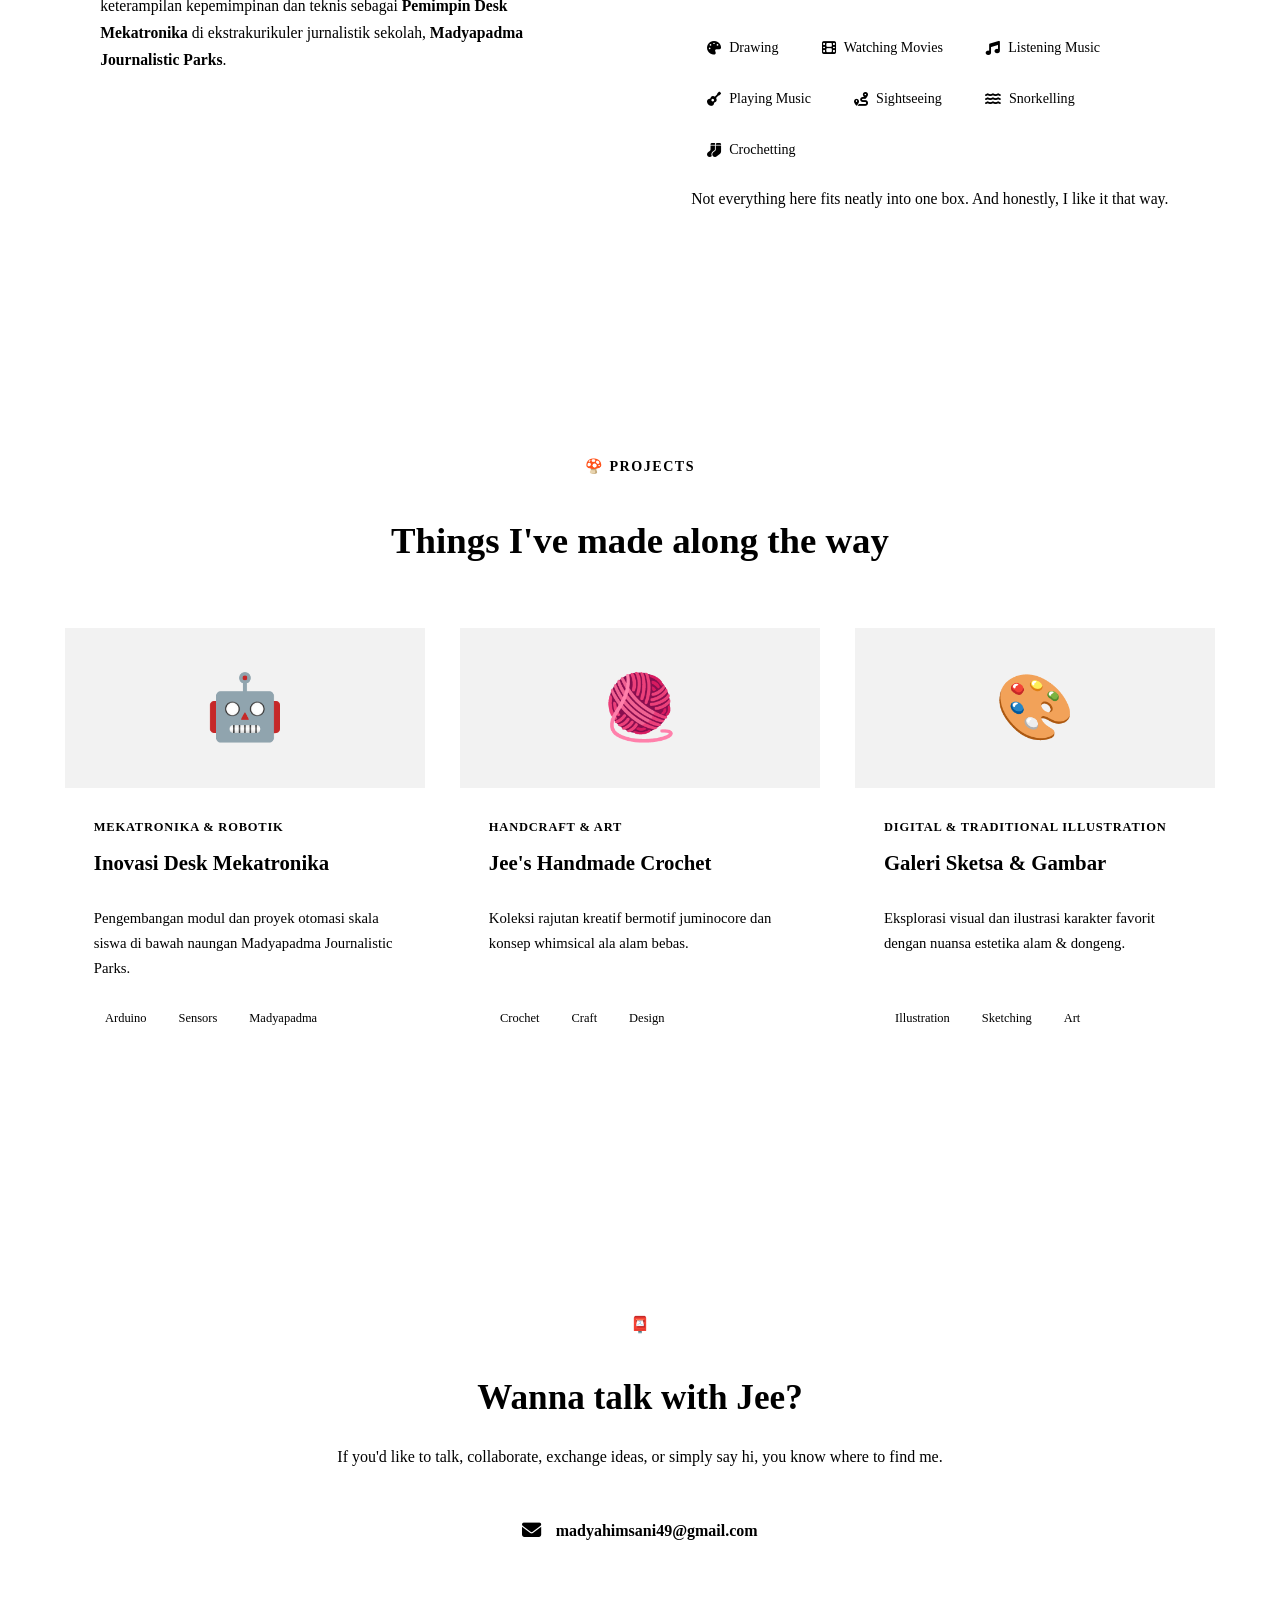
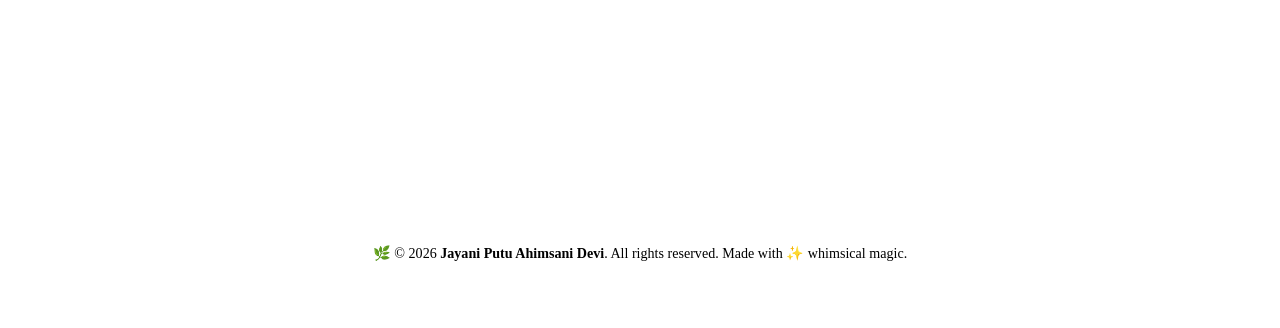
==== commit 481a79b5: "Update index.html" ====
--- a/index.html
+++ b/index.html
@@ -67,16 +67,18 @@
     <section id="home" class="hero-section">
       <div class="hero-container">
         <div class="hero-badge">✨ Welcome to Jee's Magical Corner ✨</div>
-        <h1 class="hero-title"> Halo! aku <span class="highlight">Jayani Putu Ahimsani Devi</span> 🌱</h1>
-        <p class="hero-subtitle"> Curious Wanderer • Woopsie </p>
+        <h1 class="hero-title"> Hi! <span class="highlight">I'm Jee</span> 🌱</h1>
+        <p class="hero-subtitle"> Curious Wanderer • Whoopsie </p>
 
         <!-- Fun Fact Box -->
         <div class="fun-fact-card">
           <div class="card-header">
             <span class="mushroom-icon">🍄</span>
-            <h3>Fun Fact!</h3>
-          </div>
-          <p>Lahir tanggal 21 Februari 2010 dan saat ini tinggal di Denpasar, Bali. Sekarang aku duduk di kelas XI SMAN 3 Denpasar dan memimpin desk Mekatronika di Madyapadma!</p>
+            <h3>A little about me, </h3>
+          </div>
+          <p>I like turning thoughts into something tangible, whether it’s a page, a project, a story, a design, or simply an idea scribbled somewhere before I forget it.</p>
+          <p>I’m naturally curious and probably ask too many questions, but that’s also what keeps me moving. I enjoy exploring unfamiliar things, experimenting with ideas, and finding my own way of doing them.</p>
+          <p>This portfolio is basically a small collection of things i’ve made, learned, joined, and accidentally became attached to along the way.</p>
         </div>
 
         <div class="hero-cta">
@@ -93,8 +95,8 @@
     <!-- About Section -->
     <section id="about" class="about-section">
       <div class="section-title">
-        <span class="sub-heading">🌱 Get To Know Me</span>
-        <h2>Tentang Diri & Hobi</h2>
+        <span class="sub-heading">🌱 So, who's behind all this?</span>
+        <h2>Just me, Jee</h2>
       </div>
 
       <div class="about-grid">
@@ -106,17 +108,18 @@
 
         <div class="about-card hobbies-card">
           <div class="card-icon">🎨</div>
-          <h3>Kegemaran & Hobi</h3>
-          <p>Ketika sedang tidak mengutak-atik proyek mekatronika atau jurnalistik, aku suka menghabiskan waktu dengan berbagai hobi kreatif dan petualangan:</p>
+          <h3>What I Do</h3>
+          <p>Things I like making:</p>
           <div class="hobby-tags">
-            <span class="tag"><i class="fa-solid fa-palette"></i> Menggambar</span>
-            <span class="tag"><i class="fa-solid fa-film"></i> Menonton Film</span>
-            <span class="tag"><i class="fa-solid fa-music"></i> Mendengarkan Musik</span>
-            <span class="tag"><i class="fa-solid fa-guitar"></i> Bermain Musik</span>
-            <span class="tag"><i class="fa-solid fa-route"></i> Jalan-jalan</span>
+            <span class="tag"><i class="fa-solid fa-palette"></i> Drawing</span>
+            <span class="tag"><i class="fa-solid fa-film"></i> Watching Movies</span>
+            <span class="tag"><i class="fa-solid fa-music"></i> Listening Music</span>
+            <span class="tag"><i class="fa-solid fa-guitar"></i> Playing Music</span>
+            <span class="tag"><i class="fa-solid fa-route"></i> Sightseeing</span>
             <span class="tag"><i class="fa-solid fa-water"></i> Snorkelling</span>
             <span class="tag"><i class="fa-solid fa-socks"></i> Crochetting</span>
           </div>
+          <p>Not everything here fits neatly into one box. And honestly, I like it that way.</p>
         </div>
       </div>
     </section>
@@ -124,8 +127,8 @@
     <!-- Project Section -->
     <section id="projects" class="projects-section">
       <div class="section-title">
-        <span class="sub-heading">🍄 My Creations</span>
-        <h2>Proyek & Karya</h2>
+        <span class="sub-heading">🍄 Projects</span>
+        <h2>Things I've made along the way</h2>
       </div>
 
       <div class="projects-grid">
@@ -188,7 +191,7 @@
         <div class="contact-header">
           <span class="mushroom-icon">📮</span>
           <h2>Wanna talk with Jee?</h2>
-          <p>Punya pertanyaan, ide kolaborasi, atau sekadar ingin menyapa? Kamu bisa mengirimkan pesan langsung ke surelku!</p>
+          <p>If you'd like to talk, collaborate, exchange ideas, or simply say hi, you know where to find me.</p>
         </div>
 
         <div class="contact-card">
@@ -197,7 +200,7 @@
             <span>madyahimsani49@gmail.com</span>
           </div>
           <a href="mailto:madyahimsani49@gmail.com" class="btn btn-red">
-            Kirim Email Sekarang <i class="fa-solid fa-paper-plane"></i>
+            See you somewhere in the next little adventure. <i class="fa-solid fa-paper-plane"></i>
           </a>
         </div>
       </div>
